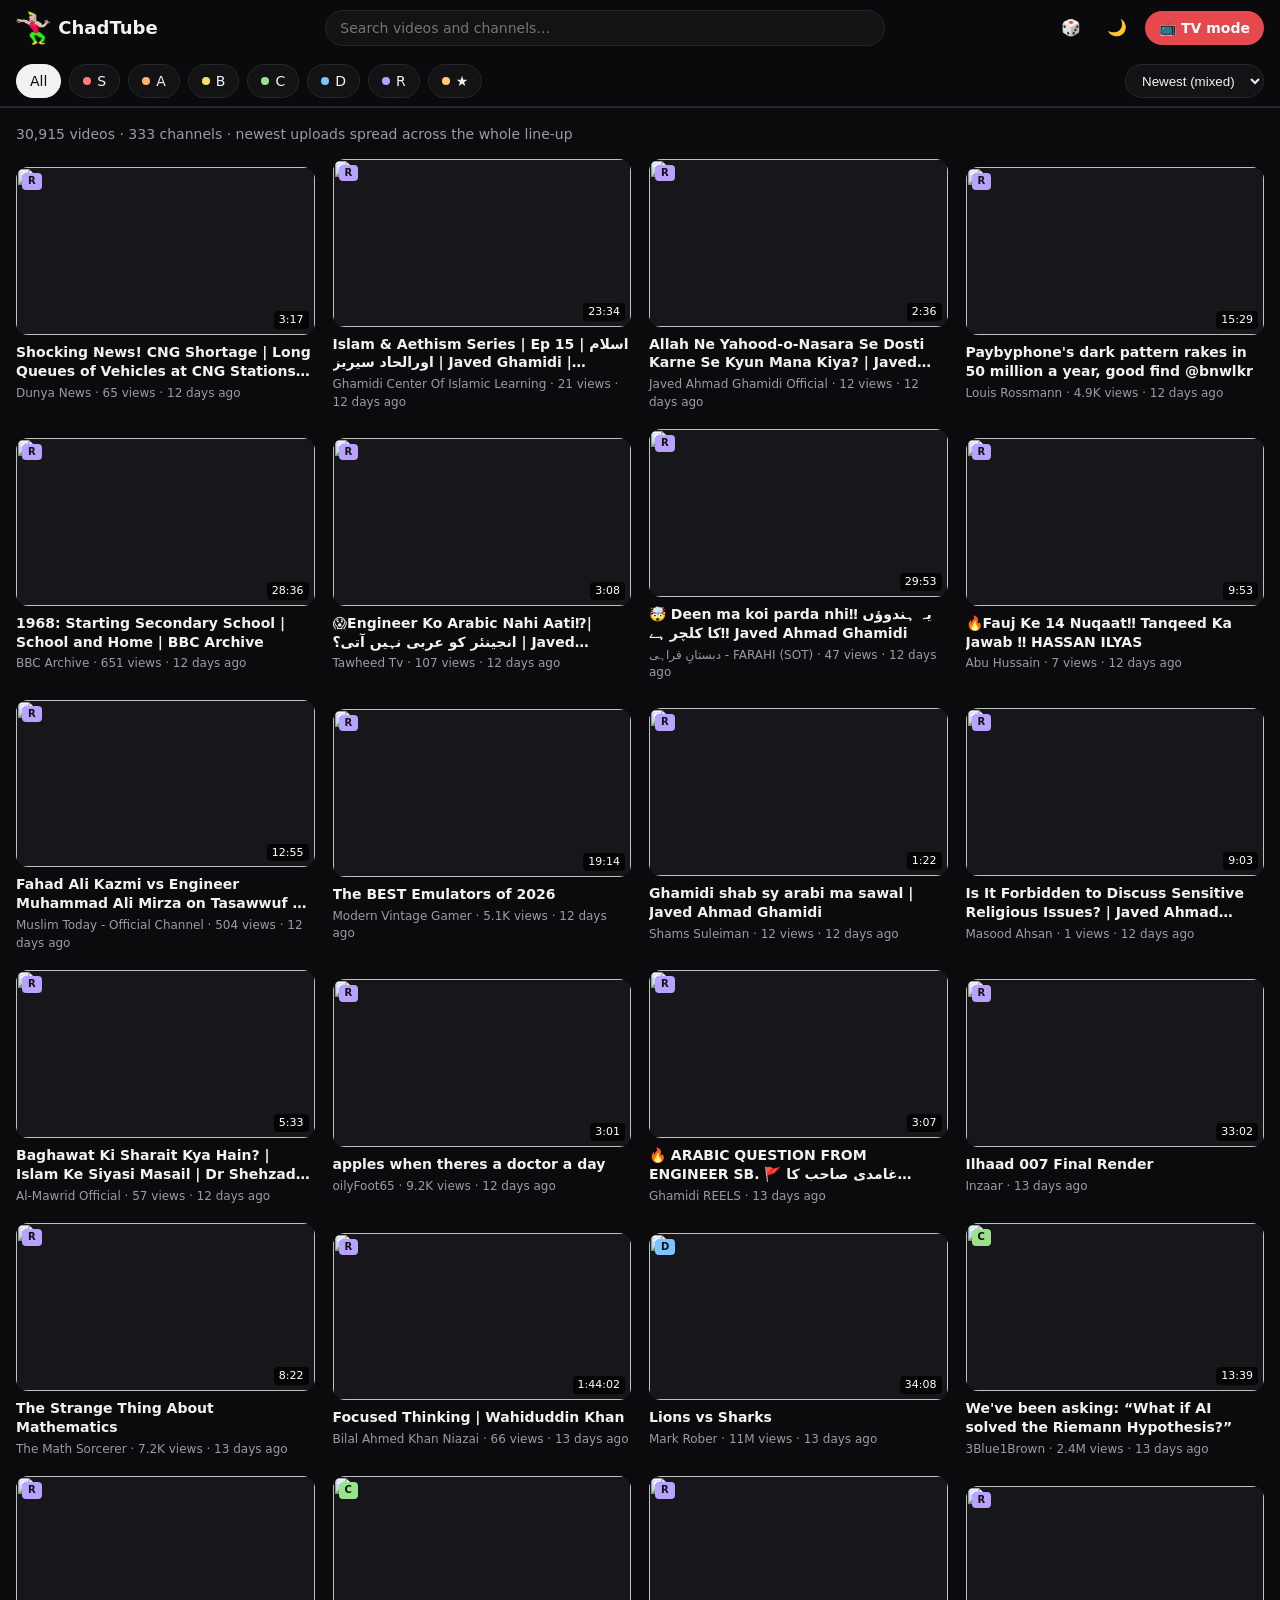
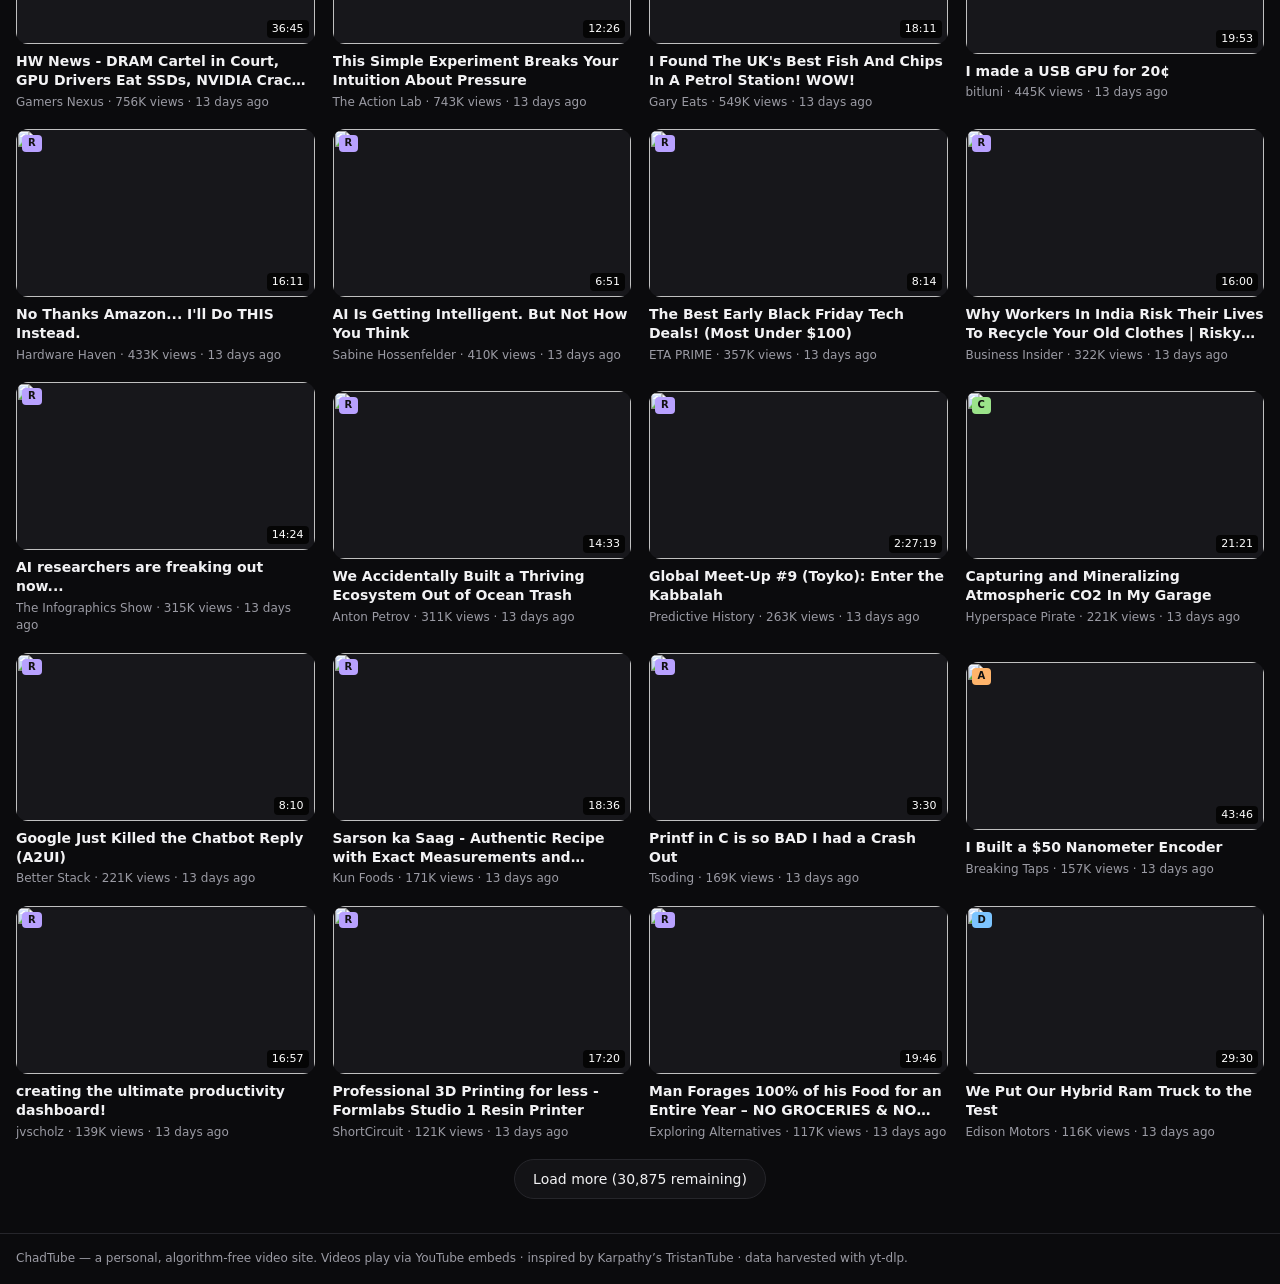
==== download/chadtube-starter-kit/index.html @ 96100c83 "d1ee3484-024c-4eee-9f68-16f8e0649119" ====
<!doctype html>
<html lang="en">
<head>
<meta charset="utf-8">
<meta name="viewport" content="width=device-width, initial-scale=1">
<title>ChadTube — your personal nerd TV</title>
<link rel="icon" type="image/png" href="chad.png">
<style>
  :root{
    --bg:#0b0b0d; --bg2:#131316; --fg:#f2f2f4; --muted:#9b9ba4;
    --line:#26262b; --accent:#e5484d; --card:#17171b;
  }
  html.light{
    --bg:#fafafa; --bg2:#ffffff; --fg:#17171b; --muted:#6b6b76;
    --line:#e4e4e8; --accent:#e5484d; --card:#ffffff;
  }
  *{box-sizing:border-box}
  body{margin:0;background:var(--bg);color:var(--fg);
       font:14px/1.45 system-ui,-apple-system,"Segoe UI",Roboto,sans-serif}
  button{font:inherit;color:inherit;background:none;border:0;cursor:pointer;padding:0}
  input{font:inherit}
  header{position:sticky;top:0;z-index:40;background:color-mix(in srgb,var(--bg) 88%,transparent);
         backdrop-filter:blur(8px);border-bottom:1px solid var(--line)}
  .hrow{display:flex;align-items:center;gap:10px;height:56px;padding:0 16px}
  .logo{display:flex;align-items:center;gap:8px;font-weight:700;font-size:18px}
  .logo .chad-logo{height:34px;width:auto;user-select:none}
  /* mascot spins in on first page load, keeps spinning while hovered */
  @keyframes chad-spin-in{0%{transform:rotate(0deg) scale(.4);opacity:0}
                         55%{transform:rotate(720deg) scale(1.18);opacity:1}
                         100%{transform:rotate(720deg) scale(1);opacity:1}}
  @keyframes chad-spin{to{transform:rotate(360deg)}}
  .chad-logo{animation:chad-spin-in 1.5s cubic-bezier(.22,1,.36,1) 1 both}
  .chad-logo:hover{animation:chad-spin .9s linear infinite}
  @media (prefers-reduced-motion:reduce){.chad-logo{animation:none}}
  .search{flex:1;max-width:560px;margin:0 auto;position:relative}
  .search input{width:100%;height:36px;border-radius:999px;border:1px solid var(--line);
                background:var(--bg2);color:var(--fg);padding:0 14px;outline:none}
  .iconbtn{width:36px;height:36px;border-radius:999px;display:grid;place-items:center;font-size:16px}
  .iconbtn:hover{background:var(--bg2)}
  .tvbtn{display:inline-flex;align-items:center;gap:6px;background:var(--accent);color:#fff;
         border-radius:999px;padding:7px 14px;font-weight:600}
  .chips{display:flex;gap:8px;overflow-x:auto;padding:8px 16px;border-bottom:1px solid var(--line);
         scrollbar-width:none}
  .chips::-webkit-scrollbar{display:none}
  .chip{flex-shrink:0;border:1px solid var(--line);border-radius:999px;padding:6px 13px;
        background:var(--bg2);display:inline-flex;align-items:center;gap:6px}
  .chip.on{background:var(--fg);color:var(--bg);border-color:var(--fg)}
  .dot{width:8px;height:8px;border-radius:999px;display:inline-block}
  select{border:1px solid var(--line);background:var(--bg2);color:var(--fg);
         border-radius:999px;padding:6px 12px}
  main{max-width:1800px;margin:0 auto;padding:16px}
  .meta{color:var(--muted);margin:0 0 14px}
  .grid{display:grid;gap:18px;grid-template-columns:repeat(auto-fill,minmax(280px,1fr))}
  .card{text-align:left;display:block;width:100%}
  .thumb{position:relative;aspect-ratio:16/9;border-radius:12px;overflow:hidden;background:var(--card)}
  .thumb img{width:100%;height:100%;object-fit:cover;display:block}
  .seen .thumb img{opacity:.55}
  .dur{position:absolute;right:6px;bottom:6px;background:rgba(0,0,0,.8);color:#fff;
       font-size:11px;padding:1px 5px;border-radius:4px}
  .tier{position:absolute;left:6px;top:6px;font-size:10px;font-weight:800;color:#111;
        padding:1px 6px;border-radius:4px}
  .card h3{margin:8px 0 4px;font-size:14px;font-weight:600;line-height:1.35;
           display:-webkit-box;-webkit-line-clamp:2;-webkit-box-orient:vertical;overflow:hidden}
  .sub{color:var(--muted);font-size:12px}
  .more{display:block;margin:18px auto;padding:9px 18px;border:1px solid var(--line);
        border-radius:999px;background:var(--bg2)}
  /* watch view */
  .watchwrap{max-width:1500px;margin:0 auto;padding:16px;display:grid;gap:20px;
             grid-template-columns:minmax(0,1fr) 360px}
  @media(max-width:1000px){.watchwrap{grid-template-columns:1fr}}
  .player{aspect-ratio:16/9;background:#000;border-radius:12px;overflow:hidden}
  .player iframe{width:100%;height:100%;border:0;display:block}
  .upnext{display:flex;flex-direction:column;gap:4px;max-height:80vh;overflow:auto}
  .upnext button{display:flex;gap:10px;padding:6px;border-radius:8px;text-align:left}
  .upnext button:hover{background:var(--bg2)}
  .upnext .mini{position:relative;flex:0 0 138px;aspect-ratio:16/9;border-radius:6px;overflow:hidden;
                background:var(--card)}
  .upnext .mini img{width:100%;height:100%;object-fit:cover}
  .backrow{display:flex;align-items:center;gap:12px;margin-bottom:12px}
  .pill{border:1px solid var(--line);border-radius:999px;padding:6px 13px;background:var(--bg2)}
  /* TV mode */
  #tv{position:fixed;inset:0;z-index:100;background:#000;color:#fff;display:none}
  #tv.on{display:block}
  #tv .catcher{position:absolute;inset:0;z-index:10}
  #tvosd{position:absolute;inset:0;z-index:20;pointer-events:none;opacity:1;transition:opacity .3s}
  #tvosd.dim{opacity:0}
  #tvosd .top{position:absolute;top:0;left:0;right:0;padding:14px;display:flex;justify-content:flex-end;gap:8px;
              background:linear-gradient(rgba(0,0,0,.7),transparent)}
  #tvosd .bot{position:absolute;bottom:0;left:0;right:0;padding:22px;padding-top:90px;
              background:linear-gradient(transparent,rgba(0,0,0,.88))}
  #tvosd .tbtn{pointer-events:auto;width:40px;height:40px;border-radius:999px;display:grid;place-items:center;
               background:rgba(255,255,255,.12);color:#fff}
  #tvbar{height:4px;background:rgba(255,255,255,.25);border-radius:999px;overflow:hidden;margin-top:10px}
  #tvbar div{height:100%;background:var(--accent);width:0}
  footer{border-top:1px solid var(--line);color:var(--muted);padding:16px;font-size:12px}
  .hidden{display:none!important}
</style>
</head>
<body>
<header>
  <div class="hrow">
    <button class="logo" onclick="goHome()"><img src="chad.png" class="chad-logo" alt="ChadTube logo" draggable="false">ChadTube</button>
    <div class="search"><input id="q" placeholder="Search videos and channels…" aria-label="Search"></div>
    <button class="iconbtn" onclick="reshuffle()" title="Shuffle">🎲</button>
    <button class="iconbtn" onclick="toggleTheme()" id="themebtn" title="Toggle theme">🌙</button>
    <button class="tvbtn" onclick="openTv()">📺 TV mode</button>
  </div>
  <div class="chips" id="chips"></div>
</header>

<main id="home">
  <p class="meta" id="metaline">Loading library…</p>
  <div class="grid" id="grid"></div>
  <button class="more hidden" id="more">Load more</button>
</main>

<div id="watch" class="watchwrap hidden">
  <div>
    <div class="backrow">
      <button class="pill" onclick="goHome()">← Back</button>
      <span class="sub" id="queueinfo"></span>
      <button class="pill" style="margin-left:auto" onclick="openTv(true)">📺 TV mode</button>
      <button class="pill" onclick="playNext()">Next ▶</button>
    </div>
    <div class="player" id="playerhost"></div>
    <h2 id="wtitle" style="margin:14px 0 6px;font-size:18px"></h2>
    <div class="sub" id="wmeta"></div>
  </div>
  <div>
    <div class="sub" style="font-weight:700;margin-bottom:8px">Up next</div>
    <div class="upnext" id="upnext"></div>
  </div>
</div>

<div id="tv" role="dialog" aria-label="TV mode">
  <div id="tvhost" style="position:absolute;inset:0"></div>
  <div class="catcher" onclick="tvToggle()" aria-label="Toggle playback"></div>
  <div id="tvosd">
    <div class="top">
      <button class="tbtn" onclick="tvGo(tvIdx-1)">⏮</button>
      <button class="tbtn" onclick="tvGo(tvIdx+1)">⏭</button>
      <button class="tbtn" onclick="tvMute()">🔊</button>
      <button class="tbtn" onclick="closeTv()">✕</button>
    </div>
    <div class="bot">
      <div style="display:flex;justify-content:space-between;gap:16px">
        <div style="min-width:0">
          <div id="tvtitle" style="font-size:20px;font-weight:700;white-space:nowrap;overflow:hidden;text-overflow:ellipsis"></div>
          <div id="tvmeta" class="sub" style="color:#bbb;margin-top:4px"></div>
        </div>
        <div style="text-align:right;color:#999;flex-shrink:0">
          <div id="tvcount"></div>
          <div style="font-size:11px;margin-top:4px">space play · n next · p prev · m mute · ←→ seek · esc exit</div>
        </div>
      </div>
      <div id="tvbar"><div></div></div>
    </div>
  </div>
</div>

<footer>
  ChadTube — a personal, algorithm-free video site. Videos play via YouTube embeds ·
  inspired by Karpathy’s TristanTube · data harvested with yt-dlp.
</footer>

<script src="https://www.youtube.com/iframe_api"></script>
<script>
"use strict";
const TIER_COLORS = {S:"#ff7a7a",A:"#ffb46b",B:"#ffe066",C:"#9be38a",D:"#7cc4ff",R:"#b8a1ff","★":"#ffd166"};
const PAGE = 40;
let DATA = null, q = "", tier = "all", sort = "newest", seed = 1, visible = PAGE;
let view = "home", queueList = [], current = null, player = null;
let tvIdx = 0, tvPlayer = null, tvCountdown = null, tvIdle = null;
let hist = [];
try { hist = JSON.parse(localStorage.getItem("mytube.hist") || "[]"); } catch {}

/* ---------- helpers ---------- */
const $ = (s) => document.querySelector(s);
const thumb = (id, big) => `https://i.ytimg.com/vi/${id}/${big ? "hq" : "mq"}default.jpg`;
function fmtDur(d){ if(!d||d<=0) return ""; const h=d/3600|0,m=(d%3600)/60|0,s=d%60|0;
  return h?`${h}:${String(m).padStart(2,"0")}:${String(s).padStart(2,"0")}`:`${m}:${String(s).padStart(2,"0")}`; }
function fmtViews(v){ if(!v||v<=0) return "";
  if(v>=1e9) return (v/1e9).toFixed(1).replace(/\.0$/,"")+"B views";
  if(v>=1e6) return (v/1e6).toFixed(1).replace(/\.0$/,"")+"M views";
  if(v>=1e3) return (v/1e3).toFixed(1).replace(/\.0$/,"")+"K views";
  return v+" views"; }
function fmtAge(ts){ if(!ts) return ""; const days=Math.floor((Date.now()/1e3-ts)/86400);
  if(days<1) return "today"; if(days===1) return "1 day ago";
  if(days<30) return days+" days ago";
  if(days<365){const m=Math.round(days/30);return m<=1?"1 month ago":m+" months ago";}
  const y=Math.round(days/365); return y<=1?"1 year ago":y+" years ago"; }
const metaJoin = (...p) => p.filter(Boolean).join(" · ");
function shuffleSeeded(arr, s){ const a=[...arr];
  let x=s>>>0; const rnd=()=>{x|=0;x=x+0x6D2B79F5|0;let t=Math.imul(x^x>>>15,1|x);
  t=t+Math.imul(t^t>>>7,61|t)^t;return((t^t>>>14)>>>0)/4294967296;};
  for(let i=a.length-1;i>0;i--){const j=rnd()*(i+1)|0;[a[i],a[j]]=[a[j],a[i]];} return a; }
function esc(s){return (s??"").replace(/&/g,"&amp;").replace(/</g,"&lt;").replace(/"/g,"&quot;");}
function interleaveChannels(videos){
  const groups=new Map();
  for(const v of videos){const k=v.up?"u:"+v.up:"c:"+v.c;const g=groups.get(k);if(g)g.push(v);else groups.set(k,[v]);}
  const out=[];
  for(;;){const round=[];
    for(const g of groups.values()){const v=g.shift();if(v)round.push(v);}
    if(!round.length)break;
    round.sort((a,b)=>(b.ts??0)-(a.ts??0)||b.v-a.v);
    out.push(...round);}
  return out;
}

/* ---------- data + filters ---------- */
async function boot(){
  try{ const r=await fetch("./videos.json"); DATA=await r.json(); }
  catch{ $("#metaline").textContent="Could not load videos.json — serve this folder over HTTP (e.g. python -m http.server)."; return; }
  renderChips(); render();
}
function filtered(){
  const ql=q.trim().toLowerCase();
  let out=DATA.videos.filter(v=>{
    const ch=DATA.channels[v.c];
    if(tier!=="all"&&ch.tier!==tier) return false;
    if(ql&&!v.t.toLowerCase().includes(ql)&&!`${ch.n} ${v.up||""}`.toLowerCase().includes(ql)) return false;
    return true;
  });
  // feed-level dedupe: channel copy wins over the playlist copy
  const seen=new Set();
  out=out.filter(v=>!seen.has(v.id)&&seen.add(v.id));
  if(sort==="newest") out=interleaveChannels([...out].sort((a,b)=>(b.ts??0)-(a.ts??0)||b.v-a.v));
  else if(sort==="views") out=[...out].sort((a,b)=>b.v-a.v);
  else if(sort==="longest") out=[...out].sort((a,b)=>b.d-a.d);
  else if(sort==="shuffle") out=shuffleSeeded(out,seed);
  return out;
}
function render(){
  const list=filtered();
  $("#metaline").textContent=`${list.length.toLocaleString()} videos · ${DATA.channels.length} channels · newest uploads spread across the whole line-up${q.trim()?` · results for “${q.trim()}”`:""}`;
  const seenIds=new Set(hist);
  $("#grid").innerHTML=list.slice(0,visible).map(v=>{
    const ch=DATA.channels[v.c];
    return `<button class="card ${seenIds.has(v.id)?"seen":""}" onclick="openVideo('${v.id}')">
      <div class="thumb"><img loading="lazy" src="${thumb(v.id)}" alt="">
        ${fmtDur(v.d)?`<span class="dur">${fmtDur(v.d)}</span>`:""}
        <span class="tier" style="background:${TIER_COLORS[ch.tier]}">${ch.tier}</span></div>
      <h3>${esc(v.t)}</h3>
      <div class="sub">${esc(metaJoin(v.up||ch.n,fmtViews(v.v),fmtAge(v.ts)))}</div>
    </button>`;
  }).join("");
  $("#more").classList.toggle("hidden",visible>=list.length);
  $("#more").textContent=`Load more (${(list.length-visible).toLocaleString()} remaining)`;
}
function renderChips(){
  const tiers=["all","S","A","B","C","D","R","★"];
  $("#chips").innerHTML=tiers.map(t=>`<button class="chip ${tier===t?"on":""}" onclick="setTier('${t}')">${
    t==="all"?"All":`<span class="dot" style="background:${TIER_COLORS[t]}"></span>${t}`}</button>`).join("")
    +`<span style="flex:1"></span><select onchange="setSort(this.value)" aria-label="Sort">
      ${["newest","views","longest","shuffle"].map(s=>`<option value="${s}" ${sort===s?"selected":""}>${
        {newest:"Newest (mixed)",views:"Most viewed",longest:"Longest",shuffle:"Shuffled"}[s]}</option>`).join("")}
    </select>`;
}
function setTier(t){tier=t;visible=PAGE;renderChips();render();window.scrollTo({top:0});}
function setSort(s){sort=s;visible=PAGE;render();window.scrollTo({top:0});}
function reshuffle(){sort="shuffle";seed=(Math.random()*1e9)|0;visible=PAGE;renderChips();render();}
$("#q").addEventListener("input",e=>{q=e.target.value;visible=PAGE;render();});
$("#more").addEventListener("click",()=>{visible+=PAGE*2;render();});

/* ---------- watch ---------- */
let ytReady=false, pendingOpen=null;
window.onYouTubeIframeAPIReady=()=>{ytReady=true;if(pendingOpen){openVideo(pendingOpen);pendingOpen=null;}};
function newPlayer(host,vid,onEnd){
  if(player){player.destroy();player=null;}
  player=new YT.Player(host,{videoId:vid,playerVars:{autoplay:1,rel:0,modestbranding:1},
    events:{onStateChange:e=>{if(e.data===0&&onEnd)onEnd();}}});
}
function openVideo(id){
  if(!ytReady){pendingOpen=id;return;}
  const v=DATA.videos.find(x=>x.id===id); if(!v) return;
  current=v;
  if(view!=="watch"){queueList=filtered();}
  view="watch";
  $("#home").classList.add("hidden"); $("#watch").classList.remove("hidden");
  const idx=queueList.findIndex(x=>x.id===id);
  $("#queueinfo").textContent=idx>=0?`${idx+1} / ${queueList.length} in queue`:"";
  $("#wtitle").textContent=v.t;
  const ch=DATA.channels[v.c];
  $("#wmeta").innerHTML=`<b style="color:var(--fg)">${esc(v.up||ch.n)}</b> · <span class="dot" style="background:${TIER_COLORS[ch.tier]}"></span> ${ch.tier} tier · ${esc(metaJoin(fmtViews(v.v),fmtAge(v.ts),fmtDur(v.d)))}`;
  newPlayer("playerhost",v.id,()=>{const n=nextVid();if(n)setTimeout(()=>openVideo(n.id),1500);});
  const up=queueList.slice(idx+1,idx+26);
  $("#upnext").innerHTML=up.map(u=>`<button onclick="openVideo('${u.id}')">
    <span class="mini"><img loading="lazy" src="${thumb(u.id)}" alt="">${fmtDur(u.d)?`<span class="dur">${fmtDur(u.d)}</span>`:""}</span>
    <span style="min-width:0"><span style="display:block;font-weight:600">${esc(u.t)}</span>
    <span class="sub">${esc(metaJoin(u.up||DATA.channels[u.c].n,fmtViews(u.v),fmtAge(u.ts)))}</span></span></button>`).join("")
    ||`<p class="sub">End of queue.</p>`;
  pushHist(v.id); window.scrollTo({top:0});
}
function nextVid(){const i=queueList.findIndex(x=>x.id===current.id);
  return queueList[i+1]??queueList[0]??null;}
function playNext(){const n=nextVid();if(n)openVideo(n.id);}
function goHome(){
  view="home"; if(player){player.destroy();player=null;}
  $("#watch").classList.add("hidden"); $("#home").classList.remove("hidden"); render();
}
function pushHist(id){
  hist=[id,...hist.filter(h=>h!==id)].slice(0,300);
  try{localStorage.setItem("mytube.hist",JSON.stringify(hist));}catch{}
}

/* ---------- TV mode ---------- */
function openTv(fromWatch){
  const list=(fromWatch||view==="watch")&&queueList.length?queueList:filtered();
  if(!list.length)return;
  queueList=list;
  if(view!=="watch"){view="watch";}
  tvIdx=(fromWatch&&current)?Math.max(0,queueList.findIndex(x=>x.id===current.id))
        :(Math.random()*queueList.length)|0;
  $("#tv").classList.add("on"); document.body.style.overflow="hidden";
  if(player){player.destroy();player=null;}
  tvMount();
}
function tvMount(){
  const n=queueList.length;
  tvIdx=((tvIdx%n)+n)%n;
  const v=queueList[tvIdx];
  if(tvPlayer){tvPlayer.destroy();tvPlayer=null;}
  tvPlayer=new YT.Player("tvhost",{videoId:v.id,playerVars:{autoplay:1,controls:0,rel:0,modestbranding:1},
    events:{onStateChange:e=>{
      if(e.data===0){ // ended → up-next countdown
        clearTimeout(tvCountdown); tvCountdown=setTimeout(()=>tvGo(tvIdx+1),5000);
      }else clearTimeout(tvCountdown);
    }}});
  const ch=DATA.channels[v.c];
  $("#tvtitle").textContent=v.t;
  $("#tvmeta").innerHTML=`<span class="dot" style="background:${TIER_COLORS[ch.tier]}"></span> ${esc(ch.n)} · ${esc(metaJoin(fmtViews(v.v),fmtDur(v.d)))}`;
  $("#tvcount").textContent=`${tvIdx+1} / ${n}`;
  pushHist(v.id);
  clearInterval(window.__tvTick);
  window.__tvTick=setInterval(()=>{
    if(!tvPlayer||!tvPlayer.getCurrentTime)return;
    try{const c=tvPlayer.getCurrentTime()||0,d=tvPlayer.getDuration()||0;
      $("#tvbar div").style.width=(d?c/d*100:0)+"%";}catch{}
  },1000);
  pokeOsd();
}
function tvGo(i){clearTimeout(tvCountdown);tvIdx=i;tvMount();}
function tvToggle(){try{const s=tvPlayer.getPlayerState();s===1?tvPlayer.pauseVideo():tvPlayer.playVideo();}catch{}}
function tvMute(){try{tvPlayer.isMuted()?tvPlayer.unMute():tvPlayer.mute();}catch{}}
function pokeOsd(){
  $("#tvosd").classList.remove("dim");
  clearTimeout(tvIdle); tvIdle=setTimeout(()=>$("#tvosd").classList.add("dim"),3500);
}
document.addEventListener("mousemove",()=>{if($("#tv").classList.contains("on"))pokeOsd();});
function closeTv(){
  clearTimeout(tvCountdown); $("#tv").classList.remove("on");
  document.body.style.overflow=""; if(tvPlayer){tvPlayer.destroy();tvPlayer=null;}
  if(current)openVideo(current.id);
}
document.addEventListener("keydown",e=>{
  if($("#tv").classList.contains("on")){
    if(e.key==="Escape")closeTv();
    else if(e.key===" "){e.preventDefault();tvToggle();}
    else if(e.key==="n")tvGo(tvIdx+1);
    else if(e.key==="p")tvGo(tvIdx-1);
    else if(e.key==="m")tvMute();
    else if(e.key==="ArrowRight"){e.preventDefault();try{tvPlayer.seekTo(tvPlayer.getCurrentTime()+10,true);}catch{}}
    else if(e.key==="ArrowLeft"){e.preventDefault();try{tvPlayer.seekTo(Math.max(0,tvPlayer.getCurrentTime()-10),true);}catch{}}
    return;
  }
  if(e.key==="Escape"&&view==="watch")goHome();
});

/* ---------- theme ---------- */
function toggleTheme(){
  const light=document.documentElement.classList.toggle("light");
  $("#themebtn").textContent=light?"☀️":"🌙";
  try{localStorage.setItem("mytube.theme",light?"light":"dark");}catch{}
}
try{if(localStorage.getItem("mytube.theme")==="light"){document.documentElement.classList.add("light");$("#themebtn").textContent="☀️";}}catch{}

boot();
</script>
</body>
</html>
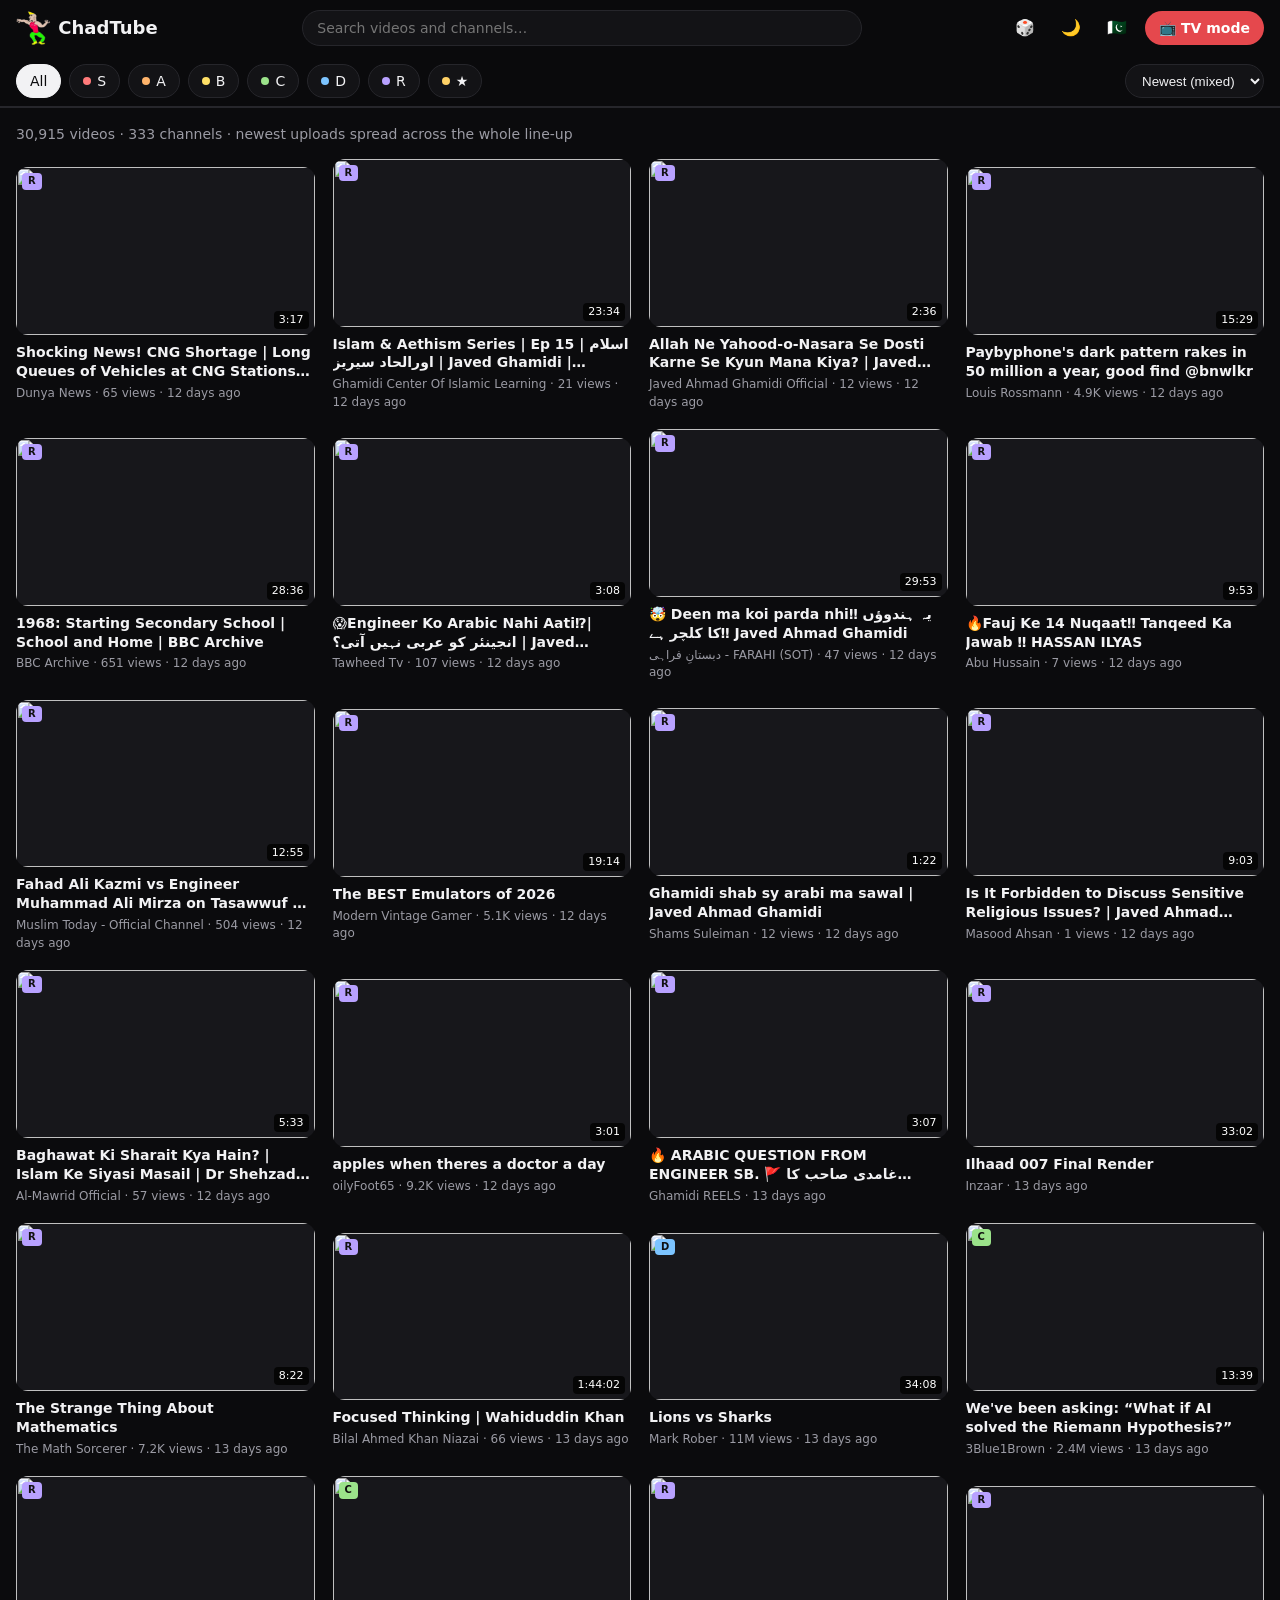
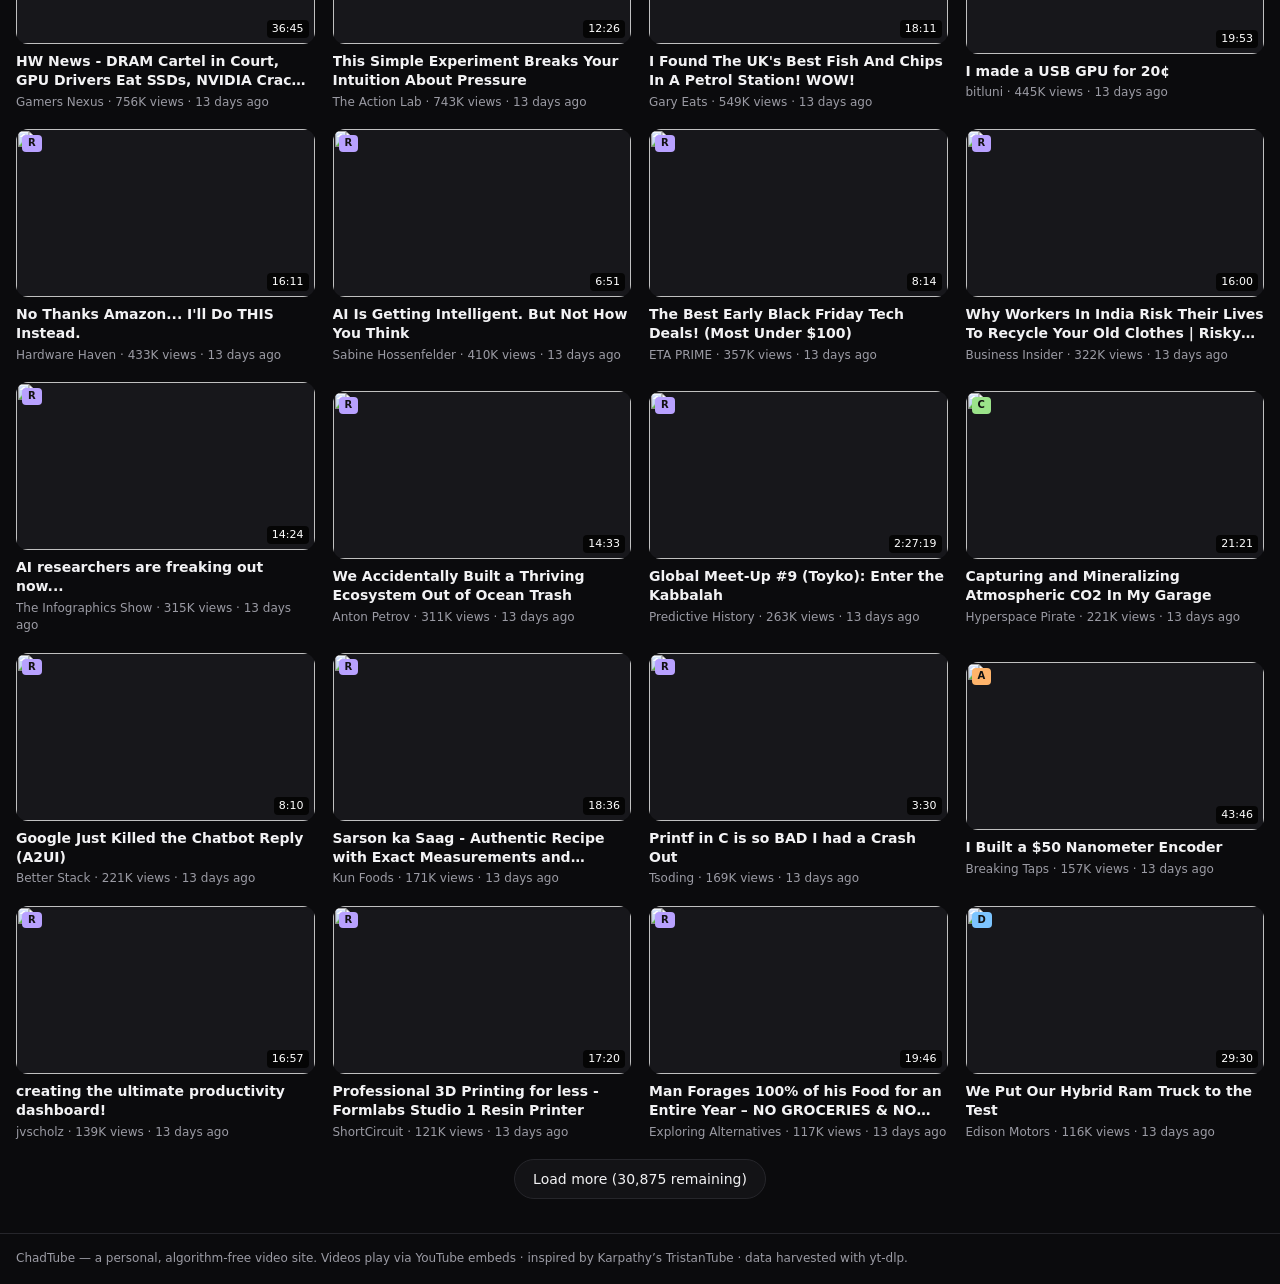
==== commit 3a4de708: "3ae0cf43-e537-45d4-abf4-187e794fb609" ====
--- a/download/chadtube-starter-kit/index.html
+++ b/download/chadtube-starter-kit/index.html
@@ -37,6 +37,7 @@
                 background:var(--bg2);color:var(--fg);padding:0 14px;outline:none}
   .iconbtn{width:36px;height:36px;border-radius:999px;display:grid;place-items:center;font-size:16px}
   .iconbtn:hover{background:var(--bg2)}
+  #pkbtn.on{background:var(--fg);color:var(--bg)}
   .tvbtn{display:inline-flex;align-items:center;gap:6px;background:var(--accent);color:#fff;
          border-radius:999px;padding:7px 14px;font-weight:600}
   .chips{display:flex;gap:8px;overflow-x:auto;padding:8px 16px;border-bottom:1px solid var(--line);
@@ -103,6 +104,7 @@
     <div class="search"><input id="q" placeholder="Search videos and channels…" aria-label="Search"></div>
     <button class="iconbtn" onclick="reshuffle()" title="Shuffle">🎲</button>
     <button class="iconbtn" onclick="toggleTheme()" id="themebtn" title="Toggle theme">🌙</button>
+    <button class="iconbtn" onclick="togglePk()" id="pkbtn" title="Pakistani mode — hide Pakistani news & Islamic channels">🇵🇰</button>
     <button class="tvbtn" onclick="openTv()">📺 TV mode</button>
   </div>
   <div class="chips" id="chips"></div>
@@ -168,7 +170,7 @@
 "use strict";
 const TIER_COLORS = {S:"#ff7a7a",A:"#ffb46b",B:"#ffe066",C:"#9be38a",D:"#7cc4ff",R:"#b8a1ff","★":"#ffd166"};
 const PAGE = 40;
-let DATA = null, q = "", tier = "all", sort = "newest", seed = 1, visible = PAGE;
+let DATA = null, q = "", tier = "all", sort = "newest", seed = 1, visible = PAGE, PK = false;
 let view = "home", queueList = [], current = null, player = null;
 let tvIdx = 0, tvPlayer = null, tvCountdown = null, tvIdle = null;
 let hist = [];
@@ -218,6 +220,7 @@
   let out=DATA.videos.filter(v=>{
     const ch=DATA.channels[v.c];
     if(tier!=="all"&&ch.tier!==tier) return false;
+    if(PK&&(ch.pk||v.pk)) return false;
     if(ql&&!v.t.toLowerCase().includes(ql)&&!`${ch.n} ${v.up||""}`.toLowerCase().includes(ql)) return false;
     return true;
   });
@@ -232,7 +235,7 @@
 }
 function render(){
   const list=filtered();
-  $("#metaline").textContent=`${list.length.toLocaleString()} videos · ${DATA.channels.length} channels · newest uploads spread across the whole line-up${q.trim()?` · results for “${q.trim()}”`:""}`;
+  $("#metaline").textContent=`${list.length.toLocaleString()} videos · ${DATA.channels.length} channels · newest uploads spread across the whole line-up${PK?" · 🇵🇰 Pakistani mode: Pakistani channels hidden":""}${q.trim()?` · results for “${q.trim()}”`:""}`;
   const seenIds=new Set(hist);
   $("#grid").innerHTML=list.slice(0,visible).map(v=>{
     const ch=DATA.channels[v.c];
@@ -258,6 +261,8 @@
 }
 function setTier(t){tier=t;visible=PAGE;renderChips();render();window.scrollTo({top:0});}
 function setSort(s){sort=s;visible=PAGE;render();window.scrollTo({top:0});}
+function togglePk(){PK=!PK;visible=PAGE;try{localStorage.setItem("chadtube.pk",PK?"1":"0")}catch{}
+  const b=$("#pkbtn");if(b)b.classList.toggle("on",PK);render();window.scrollTo({top:0});}
 function reshuffle(){sort="shuffle";seed=(Math.random()*1e9)|0;visible=PAGE;renderChips();render();}
 $("#q").addEventListener("input",e=>{q=e.target.value;visible=PAGE;render();});
 $("#more").addEventListener("click",()=>{visible+=PAGE*2;render();});
@@ -373,6 +378,7 @@
   try{localStorage.setItem("mytube.theme",light?"light":"dark");}catch{}
 }
 try{if(localStorage.getItem("mytube.theme")==="light"){document.documentElement.classList.add("light");$("#themebtn").textContent="☀️";}}catch{}
+try{if(localStorage.getItem("chadtube.pk")==="1"){PK=true;const b=$("#pkbtn");if(b)b.classList.add("on");}}catch{}
 
 boot();
 </script>
